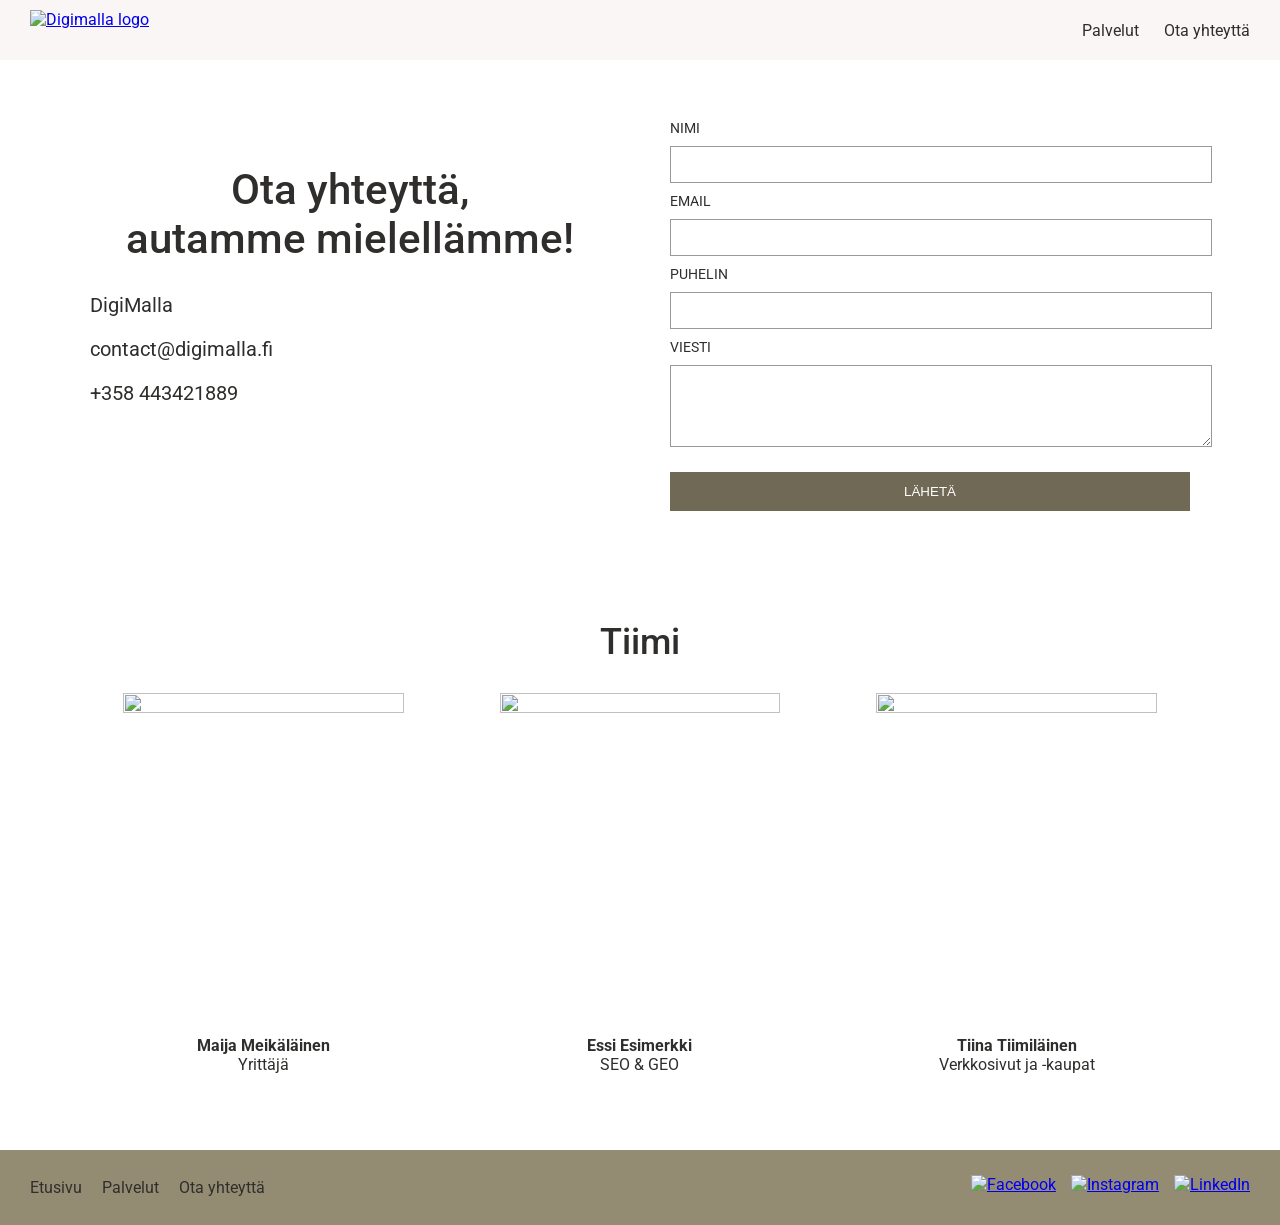
==== otayhteytta.html @ 2d263a3f "Add files via upload" ====
<!DOCTYPE html>
<html lang="fi">

<head>
    <title>Digimalla - Ota yhteyttä</title>
    <meta charset="UTF-8">
    <meta name="viewport" content="width=device-width, initial-scale=1.0">
    <link rel="stylesheet" href="tyyli.css">
</head>

<body>

  <!--Header osio-->
<header class="header">
    <a href="index.html" class="logo">
        <img src="Digimalla logo.png" alt="Digimalla logo">
    </a>

    <nav>
        <a href="palvelut.html">Palvelut</a>
        <a href="otayhteytta.html">Ota yhteyttä</a>
    </nav>
</header>

<!-- YHTEYSTIEDOT + LOMAKE -->
<section class="contact-section">

    <div class="contact-info">
        <h1>Ota yhteyttä,<br>autamme mielellämme!</h1>

        <p>DigiMalla</p>
        <p>contact@digimalla.fi</p>
        <p>+358 443421889</p>
    </div>

    <form class="contact-form">
        <label>NIMI</label>
        <input type="text">

        <label>EMAIL</label>
        <input type="email">

        <label>PUHELIN</label>
        <input type="tel">

        <label>VIESTI</label>
        <textarea rows="4"></textarea>

        <button type="submit">LÄHETÄ</button>
    </form>

</section>

<!-- HENKILÖSTÖ -->

<section class="info-cards-section">
    <h2>Tiimi</h2>

<div class="info-cards">
    <div class="card">
        <img src="henkilosto1.png" class="henkilosto" alt="">
        <p><strong>Maija Meikäläinen</strong><br>Yrittäjä</p>
    </div>

    <div class="card">
        <img src="henkilosto2.png" class="henkilosto" alt="">
        <p><strong>Essi Esimerkki</strong><br>SEO & GEO</p>
    </div>

    <div class="card">
        <img src="henkilosto3.png" class="henkilosto" alt="">
        <p><strong>Tiina Tiimiläinen</strong><br>Verkkosivut ja -kaupat</p>
    </div>
</div>
</section>

<!--FOOTER-->

<footer class="footer">

    <!-- Footer linkit -->
    <div class="footer-links">
        <a href="index.html">Etusivu</a>
        <a href="palvelut.html">Palvelut</a>
        <a href="otayhteytta.html">Ota yhteyttä</a>
    </div>

    <!-- Some-kuvakkeet -->
    <div class="footer-social">

        <a href="https://facebook.com" target="_blank">
            <img src="facebooklogo.png" alt="Facebook">
        </a>

        <a href="https://instagram.com" target="_blank">
            <img src="instagramlogo.png" alt="Instagram">
        </a>
        
        <a href="https://linkedin.com" target="_blank">
            <img src="linkedinlogo.png" alt="LinkedIn">
        </a>

    </div>

</footer>

</body>
---- tyyli.css ----
@import url('https://fonts.googleapis.com/css2?family=Roboto:ital,wght@0,100;0,300;0,400;0,500;0,700;0,900;1,100;1,300;1,400;1,500;1,700;1,900&display=swap');

html,body {
    font-family: 'Roboto', sans-serif;
    color:#2F2E2C;
    margin: 0;
    padding: 0;
    box-sizing: border-box;
}

h1 {
    font-size: clamp(28px, 5vw, 40px);
    text-align: center;
    font-weight: 500;
    padding: 10px;
}

h2 {
    font-size: clamp(26px, 4vw, 36px);
    text-align: center;
    font-weight: 500;
}

h3 {
    font-size: clamp(18px, 2vw, 22px);
    text-align: center;
    font-weight: 500;
}

.primary-button {
    background-color: #87927c;
    color: #000;
    text-decoration: none;
    padding: 12px 28px;
    border-radius: 25px;   /* pyöristetyt kulmat */
    font-size: 16px;
    display: inline-block;
}

/* HEADER */
.header {
    background-color: #faf6f6;
    padding: 10px 30px;

    /* logo vasemmalle, linkit oikealle */
    display: flex;
    justify-content: space-between;
    align-items: center;
}

/* Logon muotoilu */
.logo img {
    height: 40px;
    width: auto;
    display: block;
}

/* Navigaatio */
.header nav {
    display: flex;
    gap: 25px; /* väli linkkien väliin */
}

/* Linkit */
.header nav a {
    text-decoration: none;
    color: #2F2E2C;
    font-size: 16px;
    font-weight: 400;
}

/* Hover-efekti */
.header nav a:hover {
    opacity: 0.7;
}

/* HERO */
.hero {
    position: relative;
    width: 100%;        
    overflow: hidden;
}

/* Herokuva */
.hero-image {
    width: 100%;
    height: 90vh;          /* hero korkeus */
    object-fit: cover;     /* kuva täyttää alueen */
    display: block;
}

/* Hero-kuvan overlay */
.hero-overlay {
    position: absolute;
    inset: 0;
    background: rgba(0, 0, 0, 0.05);
}

/* Tekstin asettelu herokuvassa */
.hero-content {
    position: absolute;
    top: 50%;
    left: 30%;
    transform: translate(-50%, -50%);

    text-align: center;
    color: white;
    padding: 20px;
}

/* Pääotsikko */
.hero h1 {
    font-size: 48px;
    margin: 0;
    line-height: 1.2;
}

/* Alaotsikko */
.hero-subtitle {
    font-size: 22px;
    margin: 20px 0 30px 0;
}

/* Lue lisää painike */
.hero-button {
    background-color: white;
    color: #2F2E2C;
    text-decoration: none;
    padding: 12px 28px;
    border-radius: 25px;   /* pyöristetyt kulmat */
    font-size: 16px;
    display: inline-block;
}

/* Hover-efekti */
.hero-button:hover {
    opacity: 0.85;
}

@media (max-width: 500px) {
    .hero-content {
        left: 30%;
        transform: translate(-35%, -50%);
        text-align: center;
    }
}


/* PALVELUT */

.palvelut {
    max-width: 1100px;
    margin: 0 auto;
    padding: 40px 20px;
    text-align: center;
}

.palvelu-laatikot {
    display: grid;
    grid-template-columns: repeat(3, 1fr);
    gap: 30px;
}

.laatikko {
    background: #faf6f6;
    padding: 30px 20px;
    border-radius: 10px;
    display: flex;
    flex-direction: column;
    align-items: center;
    gap: 15px;
}

.pienkuva {
    width: 100%;
    max-width: 120px;
    height: auto;
}

@media (max-width: 600px) {
    .palvelu-laatikot {
        grid-template-columns: 1fr;
    }

    .laatikko {
        padding: 25px 15px;
    }
}

/* ESITTELY */
.esittely {
    padding: 40px;
    width: 90%
}

.esittely p {
    font-size: 18px;
    text-align: center;
}

/*ARVOSTELUT*/
.arvostelut {
    display: flex;
    justify-content: center;
    background-color: #faf6f6;
    gap: 80px;
    padding: 40px; 
}

.kommentit {
    max-width: 250px;
    width: 100%;
    font-size: 17px;
    font-weight: 350;
    text-align: center
}

.image-break {
    height: 60vh;
    background-image: url("Digimalla\ digiassari.jpg");
    background-size: cover;
    background-position: center;
    background-repeat: no-repeat;
}

@media (max-width: 700px) {

    .arvostelut {
        flex-direction: column;
        align-items: center;
        gap: 40px;
    }
}

/*PALVELUT SIVU*/

.services {
    max-width: 900px;
    margin: auto;
    padding: 20px;

    display: grid;
    gap: 10px;
}

.service {
    display: grid;
    grid-template-columns: 1fr 1fr;
    gap: 30px;
    align-items: center;
}

/* Järjestys vaihtuu joka toisessa */
.service.reverse {
    direction: rtl;
}

.service.reverse p {
    direction: ltr;
}

/* PALVELUKUVA */

.service-image {
    width: 100%;
    aspect-ratio: 1 / 1;   /* pitää neliön */
    object-fit: cover;      /* kuva rajautuu nätisti */
    display: block;
}

.image-link {
    position: relative;
    display: block;
}

.overlay {
    position: absolute;
    inset: 0;

    background: rgba(0, 0, 0, 0.35);

    display: flex;
    justify-content: center;
    align-items: center;

    text-align: center;
}

.overlay span {
    color: white;
    font-size: 20px;
    font-weight: 500;
    letter-spacing: 1px;
}

/* Ota yhteyttä osio */
.otayhteytta {
    display: flex;
    flex-direction: column; /*h2 ja button allekkain*/
    justify-content: center; /* keskelle vaakasuunnassa */
    align-items: center;
    padding: 40px 20px;
}

/*OTA YHTETTTÄ SIVU*/
.contact-section {
    max-width: 1100px;
    margin: 60px auto;
    padding: 0 20px;

    display: grid;
    grid-template-columns: 1fr 1fr;
    gap: 60px;
}

.contact-info h1 {
    font-size: clamp(28px, 4vw, 42px);
    margin-bottom: 20px;
}

.contact-info p {
    font-size: clamp(16px, 2vw, 20px);
    margin-bottom: 10px;
}

.contact-form {
    display: flex;
    flex-direction: column;
    gap: 10px;
}

.contact-form label {
    font-size: 14px;
}

.contact-form input,
.contact-form textarea {
    padding: 10px;
    border: 1px solid #999;
    width: 100%;
}

.contact-form button {
    margin-top: 15px;
    padding: 12px;
    background: #6f6956;
    color: white;
    border: none;
    cursor: pointer;
}

/*Tiimi-osio*/
.info-cards-section {
    max-width: 1100px;
    margin: 40px auto;
    padding: 20px;
}

/* Otsikko */
.info-cards-section h2 {
    text-align: center;
    margin-bottom: 30px;
}

/* Korttien grid */
.info-cards {
    display: grid;
    grid-template-columns: repeat(3, 1fr);
    gap: 30px;
}

/* Kortti */
.card {
    text-align: center;
}

/* Kuva */
.henkilosto {
    width: 90%;
    aspect-ratio: 1/1;
    object-fit: cover;
    margin-bottom: 15px;
}

@media (max-width: 768px) {

    .info-cards {
        grid-template-columns: 1fr;
    }

    .henkilosto {
        width: 70%;
    }

}

/* FOOTER */
.footer {
    background-color: #948b73;
    padding: 25px 30px;
    margin-top: 20px;

    display: flex;
    justify-content: space-between;
    align-items: center;
    flex-wrap: wrap; /* mobiilia varten */
}

/* Linkit */
.footer-links {
    display: flex;
    gap: 20px;
}

.footer-links a {
    text-decoration: none;
    color: #2F2E2C;
    font-size: 16px;
}

/* Some-kuvakkeet */
.footer-social {
    display: flex;
    gap: 15px;
}

.footer-social img {
    height: 25px;
    width: auto;
    display: block;
}

/* Hover (kevyt efekti) */
.footer a:hover {
    opacity: 0.7;
}
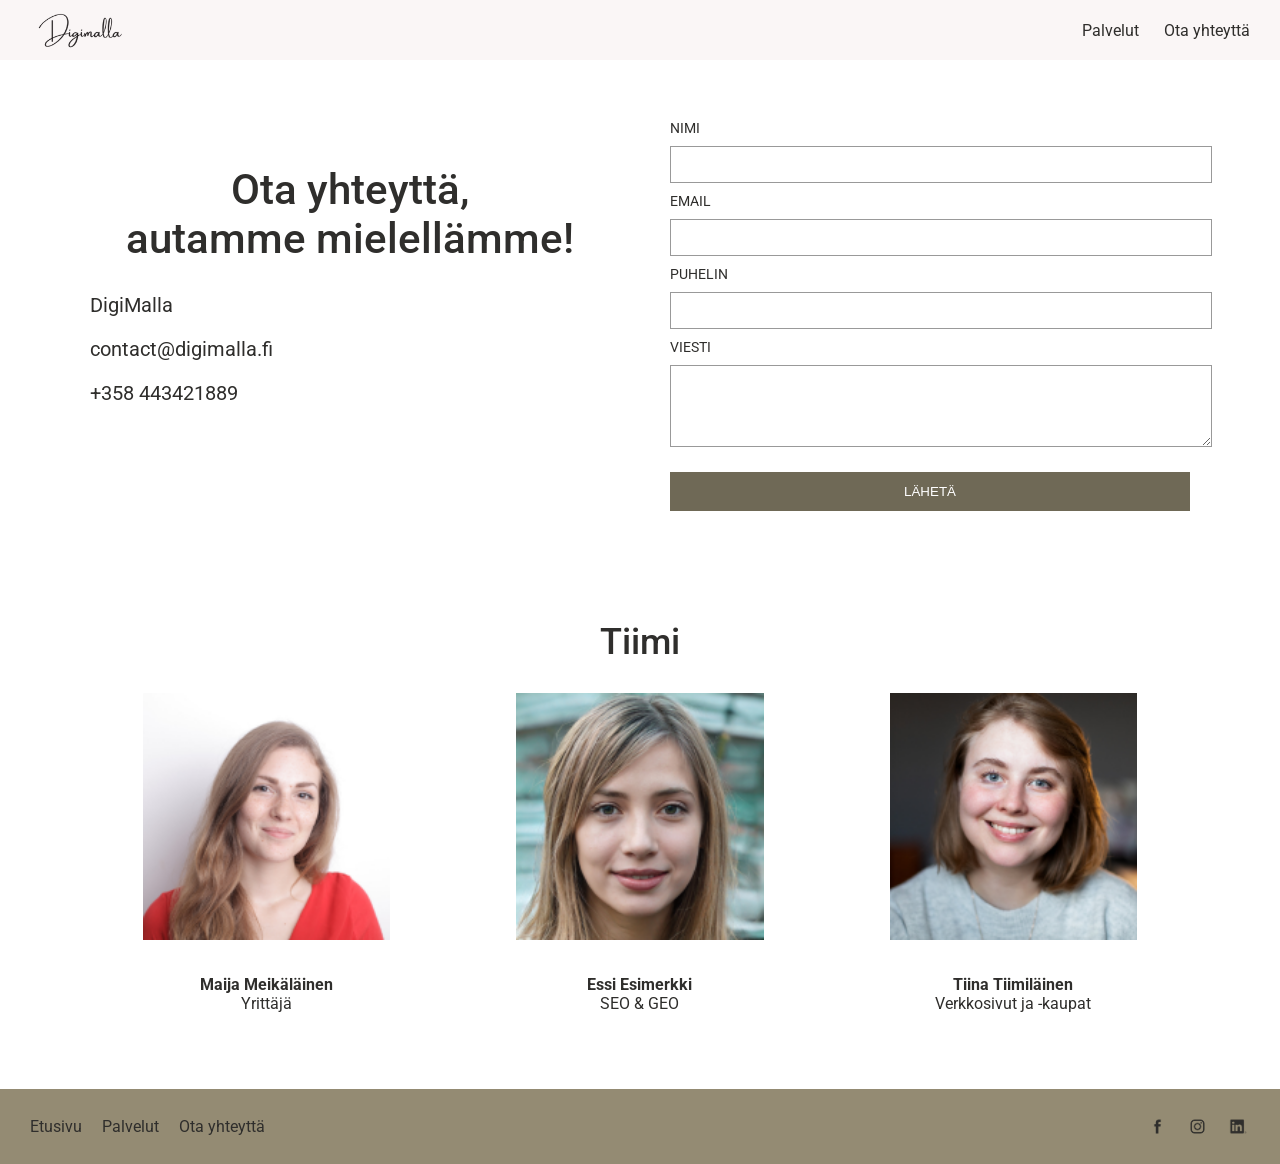
==== commit f519a332: "Add files via upload" ====
--- a/otayhteytta.html
+++ b/otayhteytta.html
@@ -13,7 +13,7 @@
   <!--Header osio-->
 <header class="header">
     <a href="index.html" class="logo">
-        <img src="Digimalla logo.png" alt="Digimalla logo">
+        <img src="digimalla-logo.png" alt="Digimalla logo">
     </a>
 
     <nav>
--- a/tyyli.css
+++ b/tyyli.css
@@ -218,7 +218,7 @@
 
 .image-break {
     height: 60vh;
-    background-image: url("Digimalla\ digiassari.jpg");
+    background-image: url("digimalla_digiassari.jpg");
     background-size: cover;
     background-position: center;
     background-repeat: no-repeat;
@@ -350,6 +350,13 @@
     cursor: pointer;
 }
 
+@media (max-width: 768px) {
+
+    .contact-section {
+        grid-template-columns: 1fr;
+    }
+    }
+
 /*Tiimi-osio*/
 .info-cards-section {
     max-width: 1100px;
@@ -367,7 +374,7 @@
 .info-cards {
     display: grid;
     grid-template-columns: repeat(3, 1fr);
-    gap: 30px;
+    gap: 20px;
 }
 
 /* Kortti */
@@ -377,7 +384,7 @@
 
 /* Kuva */
 .henkilosto {
-    width: 90%;
+    width: 70%;
     aspect-ratio: 1/1;
     object-fit: cover;
     margin-bottom: 15px;
@@ -390,7 +397,7 @@
     }
 
     .henkilosto {
-        width: 70%;
+        width: 60%;
     }
 
 }
